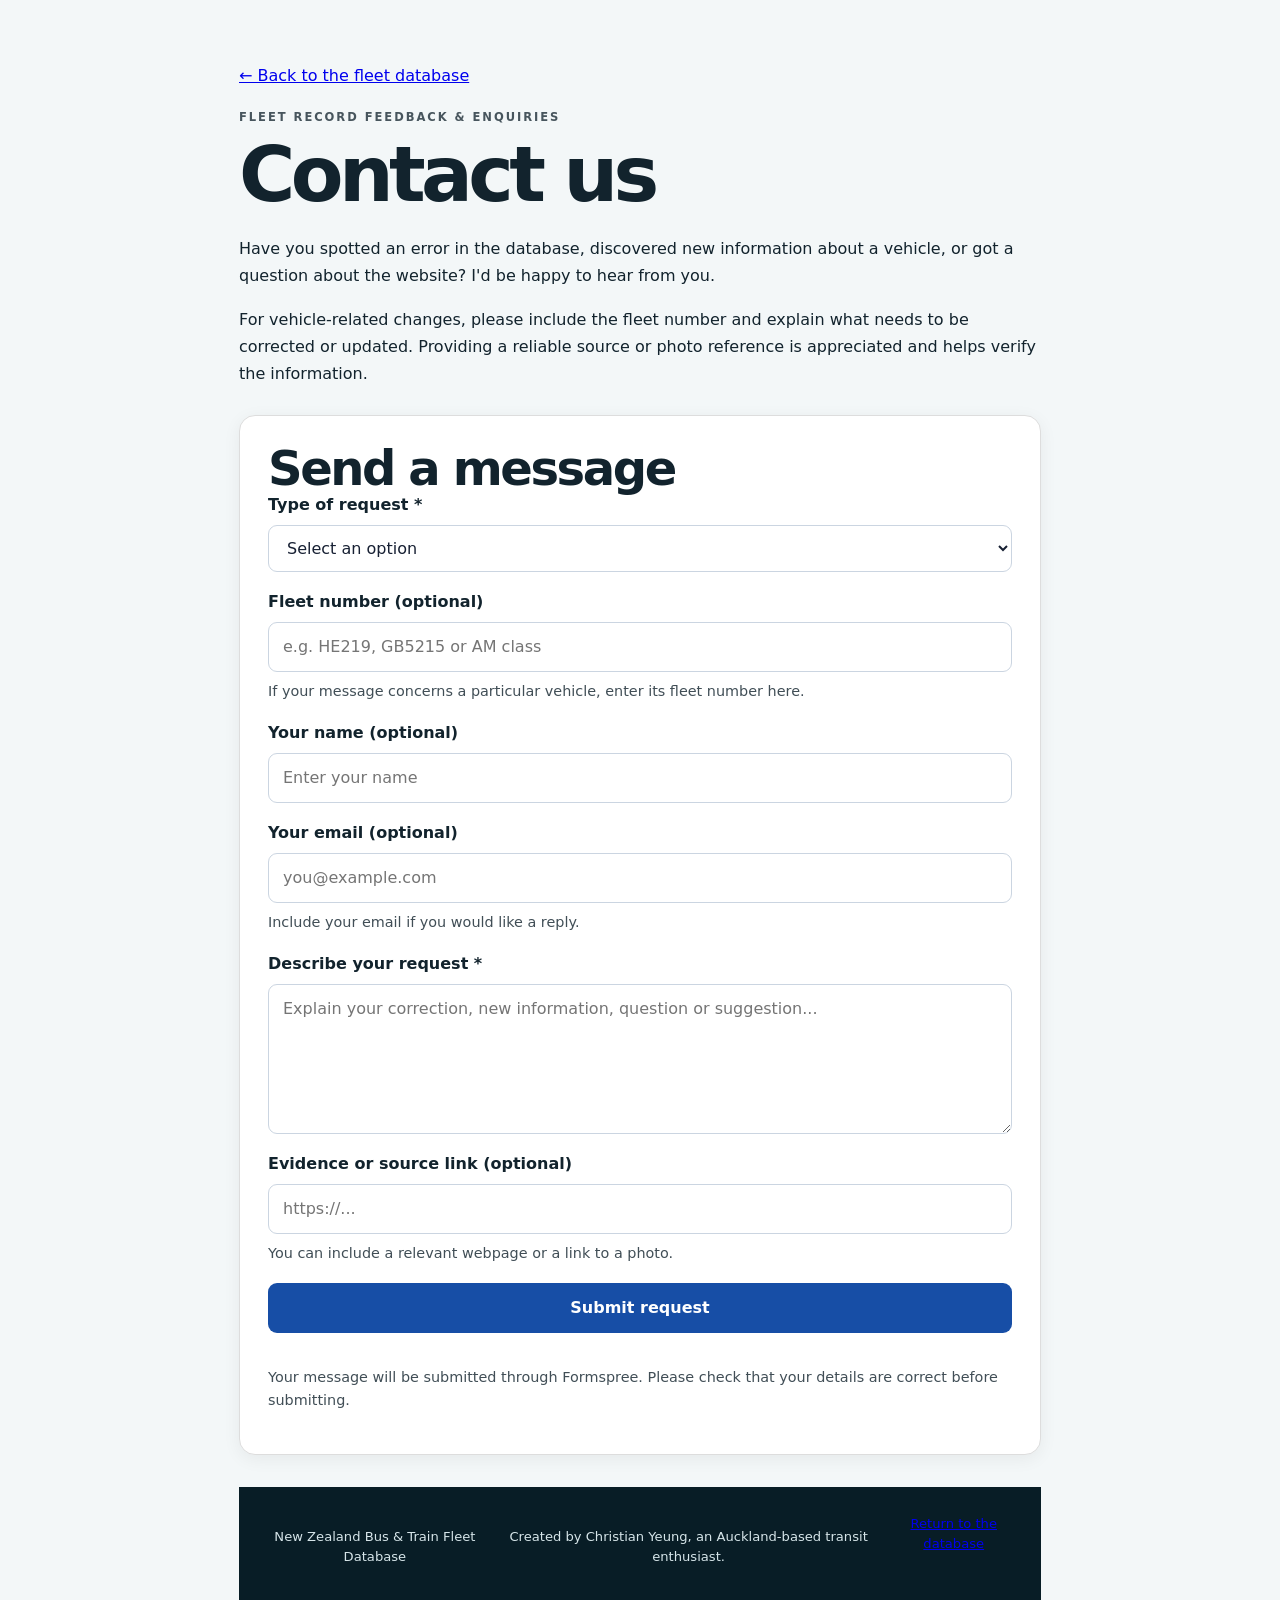
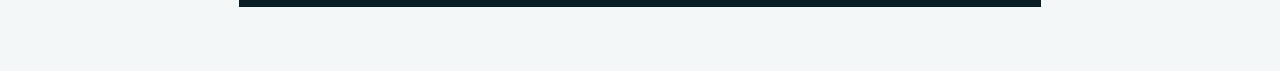
==== contact.html @ 035a0d09 "Create contact.html" ====
<!DOCTYPE html>
<html lang="en">
<head>
  <meta charset="UTF-8">
  <meta name="viewport" content="width=device-width, initial-scale=1.0">

  <title>Contact Us | NZ Bus & Train Fleet Database</title>
  <meta name="description" content="Contact the New Zealand Bus & Train Fleet Database to submit fleet information, corrections, suggestions or general enquiries.">

  <link rel="icon" type="image/jpeg" href="z_bus_train_fleet_database_logo_under_1mb.jpg">
  <link rel="stylesheet" href="style.css">

  <style>
    .contact-page {
      max-width: 850px;
      margin: 40px auto;
      padding: 24px;
    }

    .contact-intro {
      margin-bottom: 28px;
      line-height: 1.7;
    }

    .contact-form-card {
      padding: 28px;
      border: 1px solid var(--border-color, #dddddd);
      border-radius: 16px;
      background: var(--card-background, #ffffff);
      box-shadow: 0 4px 18px rgba(0, 0, 0, 0.06);
    }

    .contact-form {
      display: grid;
      gap: 18px;
    }

    .form-field {
      display: grid;
      gap: 8px;
    }

    .form-field label {
      font-weight: 600;
    }

    .form-field input,
    .form-field select,
    .form-field textarea {
      width: 100%;
      box-sizing: border-box;
      padding: 12px 14px;
      border: 1px solid #cbd5e1;
      border-radius: 9px;
      font: inherit;
      background: #ffffff;
      color: #172033;
    }

    .form-field textarea {
      min-height: 150px;
      resize: vertical;
    }

    .form-field input:focus,
    .form-field select:focus,
    .form-field textarea:focus {
      outline: 2px solid #2563eb;
      outline-offset: 2px;
    }

    .form-help,
    .form-note {
      font-size: 0.9rem;
      line-height: 1.6;
      opacity: 0.8;
    }

    .submit-button {
      padding: 13px 20px;
      border: none;
      border-radius: 9px;
      background: #174ea6;
      color: white;
      font: inherit;
      font-weight: 700;
      cursor: pointer;
    }

    .submit-button:hover {
      background: #123e85;
    }

    .back-link {
      display: inline-block;
      margin-bottom: 20px;
    }

    @media (max-width: 600px) {
      .contact-page {
        margin: 20px auto;
        padding: 16px;
      }

      .contact-form-card {
        padding: 20px;
      }
    }
  </style>
</head>

<body>
  <main class="contact-page">
    <a class="back-link" href="index.html">
      ← Back to the fleet database
    </a>

    <header class="contact-intro">
      <p class="eyebrow">FLEET RECORD FEEDBACK &amp; ENQUIRIES</p>
      <h1>Contact us</h1>

      <p>
        Have you spotted an error in the database, discovered new
        information about a vehicle, or got a question about the
        website? I'd be happy to hear from you.
      </p>

      <p>
        For vehicle-related changes, please include the fleet number
        and explain what needs to be corrected or updated. Providing
        a reliable source or photo reference is appreciated and helps
        verify the information.
      </p>
    </header>

    <section class="contact-form-card">
      <h2>Send a message</h2>

      <form
        class="contact-form"
        action="https://formspree.io/f/xkjobkwg"
        method="POST"
      >
        <div class="form-field">
          <label for="request-type">Type of request *</label>
          <select id="request-type" name="Request type" required>
            <option value="">Select an option</option>
            <option value="Correct existing information">
              Correct existing information
            </option>
            <option value="Add new information">
              Add new information
            </option>
            <option value="Remove an incorrect record">
              Remove an incorrect record
            </option>
            <option value="General enquiry">General enquiry</option>
            <option value="Website feedback">Website feedback</option>
            <option value="Other suggestion">Other suggestion</option>
          </select>
        </div>

        <div class="form-field">
          <label for="fleet-number">Fleet number (optional)</label>
          <input
            type="text"
            id="fleet-number"
            name="Fleet number"
            placeholder="e.g. HE219, GB5215 or AM class"
          >
          <span class="form-help">
            If your message concerns a particular vehicle, enter its
            fleet number here.
          </span>
        </div>

        <div class="form-field">
          <label for="name">Your name (optional)</label>
          <input
            type="text"
            id="name"
            name="Name"
            autocomplete="name"
            placeholder="Enter your name"
          >
        </div>

        <div class="form-field">
          <label for="email">Your email (optional)</label>
          <input
            type="email"
            id="email"
            name="Email"
            autocomplete="email"
            placeholder="you@example.com"
          >
          <span class="form-help">
            Include your email if you would like a reply.
          </span>
        </div>

        <div class="form-field">
          <label for="message">Describe your request *</label>
          <textarea
            id="message"
            name="Message"
            required
            placeholder="Explain your correction, new information, question or suggestion..."
          ></textarea>
        </div>

        <div class="form-field">
          <label for="evidence">Evidence or source link (optional)</label>
          <input
            type="url"
            id="evidence"
            name="Evidence or source link"
            placeholder="https://..."
          >
          <span class="form-help">
            You can include a relevant webpage or a link to a photo.
          </span>
        </div>

        <button class="submit-button" type="submit">
          Submit request
        </button>

        <p class="form-note">
          Your message will be submitted through Formspree.
          Please check that your details are correct before submitting.
        </p>
      </form>
    </section>

    <footer style="text-align: center; margin-top: 32px;">
      <p>
        New Zealand Bus &amp; Train Fleet Database
      </p>
      <p>
        Created by Christian Yeung, an Auckland-based transit enthusiast.
      </p>
      <a href="index.html">Return to the database</a>
    </footer>
  </main>
</body>
</html>
---- style.css ----
:root {
  --ink:#12232d; --muted:#657680; --line:#dce7ea; --paper:#f3f7f8;
  --card:#fff; --accent:#087a8f; --accent-dark:#075467; --dark:#081d26;
}
*{box-sizing:border-box}

html {
  scroll-behavior: auto;
  margin: 0;
  padding: 0;
}

body {
  margin: 0;
  padding: 0;
}
body{margin:0;background:var(--paper);color:var(--ink);font-family:Inter,ui-sans-serif,system-ui,-apple-system,"Segoe UI",sans-serif;line-height:1.5}
.hero{color:#fff;background:linear-gradient(120deg,#06232d,#087589 62%,#10a0a7);position:relative;overflow:hidden}
.hero:after{content:"";position:absolute;right:-180px;top:-240px;width:620px;height:620px;border:1px solid rgba(255,255,255,.15);border-radius:50%;box-shadow:0 0 0 55px rgba(255,255,255,.03),0 0 0 110px rgba(255,255,255,.025)}
.nav{max-width:1200px;margin:auto;padding:20px 24px;display:flex;align-items:center;position:relative;z-index:2}
.brand{font-weight:850;color:#fff;text-decoration:none;letter-spacing:-.025em}
.navlinks{margin-left:auto;display:flex;gap:26px}.navlinks a{color:#dff4f5;text-decoration:none;font-size:.92rem}
.hero-inner{max-width:1200px;margin:auto;padding:88px 24px 105px;position:relative;z-index:2}
.eyebrow{margin:0 0 10px;font-size:.72rem;font-weight:850;letter-spacing:.17em;opacity:.76}
h1{font-size:clamp(2.55rem,6vw,5.35rem);line-height:.96;letter-spacing:-.06em;max-width:940px;margin:0 0 24px}
.subtitle{max-width:730px;color:#d8eff2;font-size:1.1rem}
.hero-actions{display:flex;gap:10px;flex-wrap:wrap;margin-top:26px}
.button{display:inline-block;padding:12px 18px;border-radius:10px;background:#fff;color:var(--accent-dark);text-decoration:none;font-weight:800}
.button.secondary{background:rgba(255,255,255,.1);color:#fff;border:1px solid rgba(255,255,255,.3)}
.quick-stats{max-width:1200px;margin:-38px auto 0;padding:0 24px;display:grid;grid-template-columns:repeat(3,1fr);gap:12px;position:relative;z-index:3}
.stat{background:#fff;border:1px solid var(--line);border-radius:14px;padding:20px 22px;box-shadow:0 12px 35px rgba(9,51,62,.09)}
.stat strong{display:block;font-size:1.9rem;letter-spacing:-.04em}.stat span{color:var(--muted);font-size:.9rem}
.types,.database,.about{max-width:1200px;margin:auto;padding:86px 24px}
.section-heading{display:flex;align-items:end;justify-content:space-between;gap:30px;margin-bottom:26px}
h2{margin:0;font-size:clamp(1.9rem,4vw,3rem);letter-spacing:-.05em;line-height:1.02}.muted{color:var(--muted)}
.type-grid{display:grid;grid-template-columns:repeat(4,1fr);gap:14px}
.type-card{background:#fff;border:1px solid var(--line);border-radius:15px;overflow:hidden;transition:transform .18s,box-shadow .18s}
.type-card:hover{transform:translateY(-3px);box-shadow:0 14px 32px rgba(9,51,62,.1)}
.type-image-wrap{height:185px;background:#d9e8eb;position:relative;overflow:hidden}
.type-image-wrap img{width:100%;height:100%;object-fit:cover;display:block}
.type-image-wrap.image-fallback:before{content:"🇳🇿";font-size:4rem;position:absolute;inset:0;display:grid;place-items:center}
.image-label{position:absolute;bottom:9px;left:9px;background:rgba(5,29,38,.76);color:#fff;padding:4px 7px;border-radius:6px;font-size:.65rem;font-weight:750}
.type-body{padding:17px}.type-body h3{margin:0 0 5px;font-size:1.05rem}.type-body p{margin:0 0 10px;color:var(--muted);font-size:.88rem}.type-body a{font-size:.82rem;color:var(--accent);font-weight:750;text-decoration:none}
.database{border-top:1px solid var(--line)}
.controls{display:grid;grid-template-columns:1fr 300px;gap:10px}
.search-wrap{display:flex;align-items:center;background:#fff;border:1px solid var(--line);border-radius:11px;padding:0 13px}.search-wrap span{font-size:1.4rem;color:var(--muted)}
input,select{width:100%;font:inherit;color:var(--ink);background:#fff;border:1px solid var(--line);border-radius:11px;outline:none;padding:14px 13px}input{border:0;padding-left:10px}.search-wrap:focus-within{border-color:#82bbc4;box-shadow:0 0 0 3px rgba(8,122,143,.08)}
.result-bar{display:flex;justify-content:space-between;align-items:center;margin:17px 2px 9px;color:var(--muted);font-size:.82rem}
.result-bar button{border:0;background:transparent;color:var(--accent);font-weight:800;cursor:pointer}
.results{display:grid;gap:8px}
.record{background:#fff;border:1px solid var(--line);border-radius:12px;padding:15px 17px;display:grid;grid-template-columns:105px 1fr auto;gap:16px;align-items:center}
.fleet{font-size:1.12rem;font-weight:900;color:var(--accent-dark)}.record-main h3{font-size:.96rem;margin:0}.record-main p{font-size:.84rem;color:var(--muted);margin:3px 0 0}
.tag{font-size:.64rem;font-weight:900;letter-spacing:.1em;color:var(--accent);border:1px solid #b7d7dc;border-radius:999px;padding:5px 8px}
.no-results{text-align:center;padding:30px;background:#fff;border:1px solid var(--line);border-radius:12px;color:var(--muted)}
.about{border-top:1px solid var(--line)}.about>p:not(.eyebrow){max-width:780px;color:var(--muted);font-size:1.03rem}
.feature-grid{display:grid;grid-template-columns:repeat(4,1fr);gap:12px;margin-top:28px}
.feature-grid>div{background:#fff;border:1px solid var(--line);border-radius:13px;padding:19px}.icon{display:block;font-size:1.5rem;margin-bottom:10px}.feature-grid b,.feature-grid small{display:block}.feature-grid small{color:var(--muted);margin-top:4px}
footer{background:var(--dark);color:#d6e5e9;padding:27px max(24px,calc((100% - 1200px)/2));display:flex;justify-content:space-between;gap:20px;font-size:.82rem}
footer span{color:#91aab2;display:block;margin-top:3px}
@media(max-width:900px){.type-grid{grid-template-columns:repeat(2,1fr)}.feature-grid{grid-template-columns:repeat(2,1fr)}}
@media(max-width:700px){.navlinks{display:none}.hero-inner{padding-top:58px;padding-bottom:78px}.quick-stats{grid-template-columns:1fr;margin-top:12px}.section-heading{display:block}.controls{grid-template-columns:1fr}.record{grid-template-columns:1fr auto}.record-main{grid-column:1/-1;grid-row:2}.tag{grid-column:2;grid-row:1}}
@media(max-width:470px){.type-grid,.feature-grid{grid-template-columns:1fr}footer{display:block}footer>span{margin-top:12px}}

.change-help{margin:14px 0;color:var(--muted);font-size:.9rem}.record-actions{display:flex;flex-direction:column;align-items:flex-end;gap:9px}.change-request{display:inline-block;font-size:.78rem;font-weight:800;color:var(--accent-dark);background:#e8f5f6;border:1px solid #c4e2e5;border-radius:8px;padding:7px 10px;text-decoration:none;white-space:nowrap}.change-request:hover{background:#d8eef0}
@media(max-width:700px){.record-actions{grid-column:1/-1;grid-row:3;flex-direction:row;align-items:center;justify-content:space-between}.change-request{white-space:normal}}
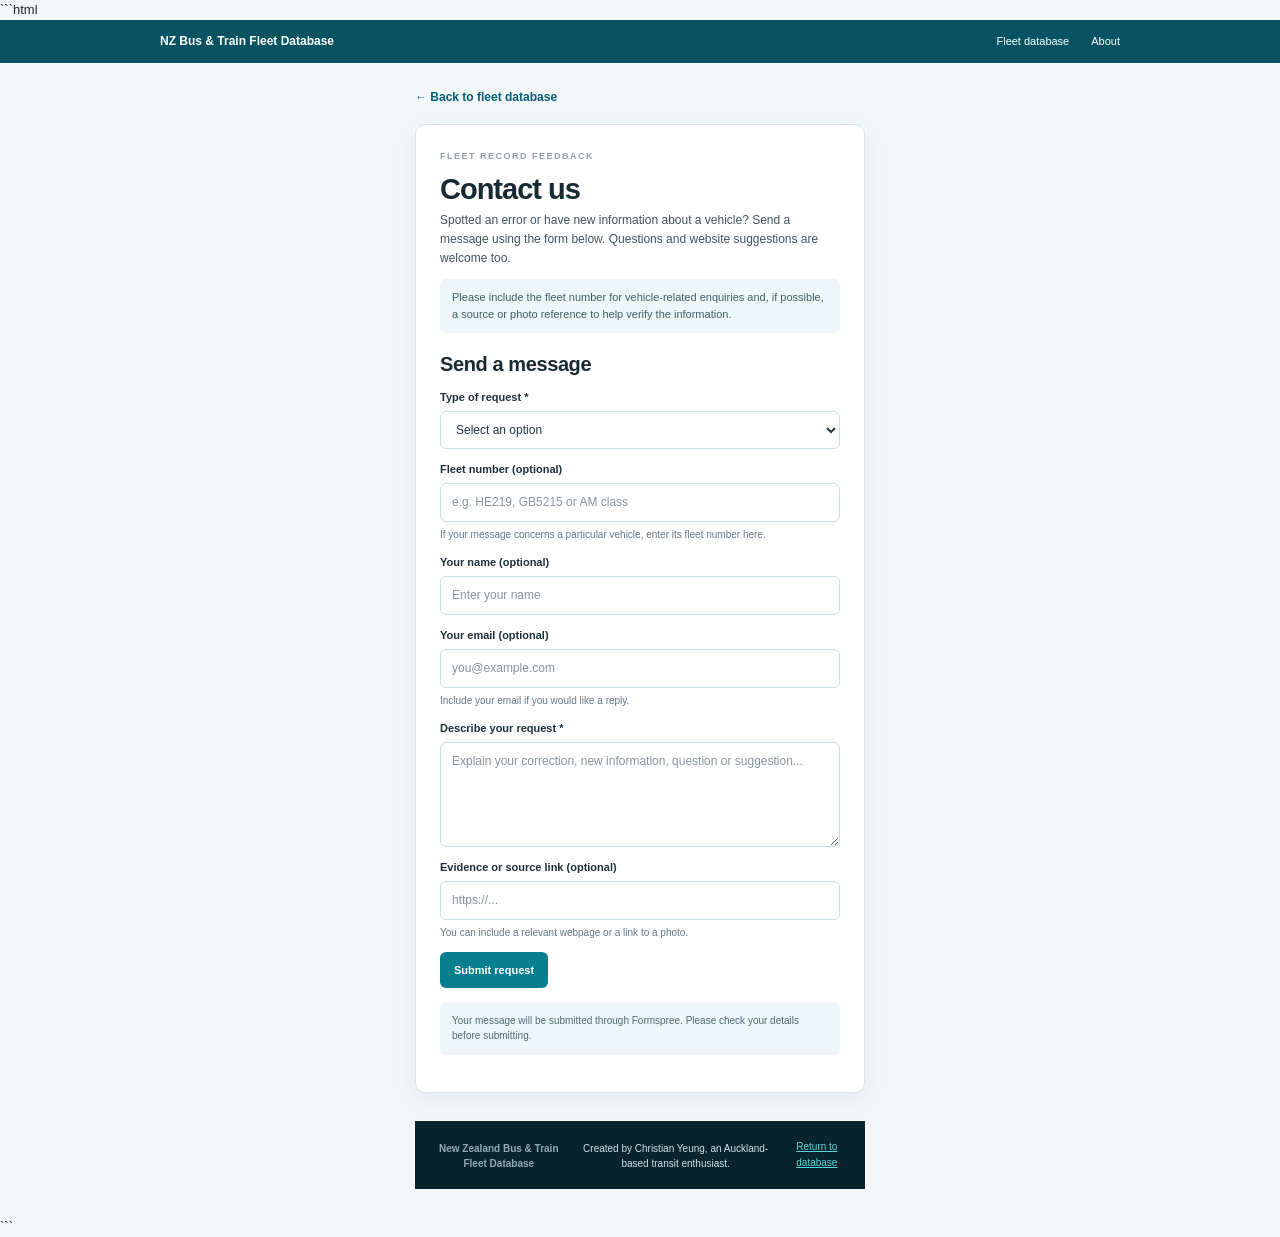
==== commit 7c9c74b6: "Update contact.html" ====
--- a/contact.html
+++ b/contact.html
@@ -1,4 +1,4 @@
-
+```html
 <!DOCTYPE html>
 <html lang="en">
 <head>
@@ -12,129 +12,334 @@
   <link rel="stylesheet" href="style.css">
 
   <style>
+    :root {
+      --contact-ink: #172a34;
+      --contact-teal: #087e91;
+      --contact-teal-dark: #075361;
+      --contact-bg: #f2f7f8;
+      --contact-border: #d7e3e8;
+      --contact-muted: #647986;
+    }
+
+    * {
+      box-sizing: border-box;
+    }
+
+    body {
+      margin: 0;
+      background: var(--contact-bg);
+      color: var(--contact-ink);
+      font-family: Arial, Helvetica, sans-serif;
+      font-size: 13px;
+      line-height: 1.55;
+    }
+
+    .contact-topbar {
+      width: 100%;
+      min-height: 43px;
+      background: var(--contact-teal-dark);
+      color: #fff;
+    }
+
+    .contact-nav {
+      width: min(100% - 36px, 960px);
+      min-height: 43px;
+      margin: 0 auto;
+      display: flex;
+      align-items: center;
+      justify-content: space-between;
+      gap: 18px;
+    }
+
+    .contact-brand {
+      color: #fff;
+      text-decoration: none;
+      font-size: 12px;
+      font-weight: 700;
+    }
+
+    .contact-navlinks {
+      display: flex;
+      align-items: center;
+      gap: 22px;
+    }
+
+    .contact-navlinks a {
+      color: #fff;
+      text-decoration: none;
+      font-size: 11px;
+    }
+
+    .contact-navlinks a:hover,
+    .contact-brand:hover {
+      text-decoration: underline;
+    }
+
     .contact-page {
-      max-width: 850px;
-      margin: 40px auto;
-      padding: 24px;
-    }
-
-    .contact-intro {
-      margin-bottom: 28px;
-      line-height: 1.7;
-    }
-
-    .contact-form-card {
-      padding: 28px;
-      border: 1px solid var(--border-color, #dddddd);
-      border-radius: 16px;
-      background: var(--card-background, #ffffff);
-      box-shadow: 0 4px 18px rgba(0, 0, 0, 0.06);
+      width: min(100% - 32px, 450px);
+      margin: 25px auto 28px;
+    }
+
+    .back-link {
+      display: inline-block;
+      margin: 0 0 17px;
+      color: #075d79;
+      font-size: 12px;
+      font-weight: 600;
+      text-decoration: none;
+    }
+
+    .back-link:hover {
+      text-decoration: underline;
+    }
+
+    .contact-card {
+      padding: 25px 24px 24px;
+      border: 1px solid var(--contact-border);
+      border-radius: 10px;
+      background: #fff;
+      box-shadow: 0 8px 22px rgba(20, 49, 59, 0.06);
+    }
+
+    .eyebrow {
+      margin: 0 0 8px;
+      color: #718895;
+      font-size: 9px;
+      font-weight: 800;
+      letter-spacing: 1.5px;
+      text-transform: uppercase;
+    }
+
+    h1 {
+      margin: 0 0 5px;
+      color: var(--contact-ink);
+      font-size: 29px;
+      line-height: 1.2;
+      letter-spacing: -1px;
+    }
+
+    .intro {
+      margin: 0 0 12px;
+      color: #405560;
+      font-size: 12px;
+      line-height: 1.55;
+    }
+
+    .info-note {
+      margin: 0 0 18px;
+      padding: 10px 12px;
+      border-radius: 6px;
+      background: #edf6f8;
+      color: #425d68;
+      font-size: 11px;
+      line-height: 1.55;
+    }
+
+    h2 {
+      margin: 0 0 12px;
+      color: var(--contact-ink);
+      font-size: 20px;
+      line-height: 1.3;
+      letter-spacing: -0.4px;
     }
 
     .contact-form {
       display: grid;
-      gap: 18px;
+      gap: 12px;
     }
 
     .form-field {
       display: grid;
-      gap: 8px;
+      gap: 5px;
+      min-width: 0;
     }
 
     .form-field label {
-      font-weight: 600;
+      color: #1d303a;
+      font-size: 11px;
+      font-weight: 700;
     }
 
     .form-field input,
     .form-field select,
     .form-field textarea {
+      display: block;
       width: 100%;
-      box-sizing: border-box;
-      padding: 12px 14px;
-      border: 1px solid #cbd5e1;
-      border-radius: 9px;
+      min-width: 0;
+      padding: 10px 11px;
+      border: 1px solid #cedde5;
+      border-radius: 6px;
+      background: #fff;
+      color: #243640;
       font: inherit;
-      background: #ffffff;
-      color: #172033;
+      font-size: 12px;
+      line-height: 1.4;
+    }
+
+    .form-field input,
+    .form-field select {
+      min-height: 38px;
     }
 
     .form-field textarea {
-      min-height: 150px;
+      min-height: 105px;
       resize: vertical;
+    }
+
+    .form-field input::placeholder,
+    .form-field textarea::placeholder {
+      color: #89969e;
+      opacity: 1;
     }
 
     .form-field input:focus,
     .form-field select:focus,
     .form-field textarea:focus {
-      outline: 2px solid #2563eb;
-      outline-offset: 2px;
-    }
-
-    .form-help,
-    .form-note {
-      font-size: 0.9rem;
-      line-height: 1.6;
-      opacity: 0.8;
+      outline: 2px solid rgba(8, 126, 145, 0.2);
+      border-color: var(--contact-teal);
+    }
+
+    .form-help {
+      color: var(--contact-muted);
+      font-size: 10px;
+      line-height: 1.5;
     }
 
     .submit-button {
-      padding: 13px 20px;
-      border: none;
-      border-radius: 9px;
-      background: #174ea6;
-      color: white;
-      font: inherit;
+      width: fit-content;
+      min-height: 36px;
+      padding: 9px 14px;
+      border: 0;
+      border-radius: 6px;
+      background: var(--contact-teal);
+      color: #fff;
+      font-size: 11px;
       font-weight: 700;
       cursor: pointer;
+      transition: background 0.15s ease;
     }
 
     .submit-button:hover {
-      background: #123e85;
-    }
-
-    .back-link {
-      display: inline-block;
-      margin-bottom: 20px;
-    }
-
-    @media (max-width: 600px) {
+      background: #066879;
+    }
+
+    .submit-button:focus-visible {
+      outline: 2px solid var(--contact-teal);
+      outline-offset: 3px;
+    }
+
+    .form-note {
+      margin: 2px 0 0;
+      padding: 11px 12px;
+      border-radius: 6px;
+      background: #edf6f8;
+      color: #526b75;
+      font-size: 10px;
+      line-height: 1.55;
+    }
+
+    .contact-footer {
+      width: 100%;
+      margin-top: 28px;
+      padding: 17px 20px;
+      display: flex;
+      align-items: center;
+      justify-content: space-between;
+      gap: 16px;
+      background: #08252d;
+      color: #eaf2f4;
+      font-size: 10px;
+      text-align: center;
+    }
+
+    .footer-title {
+      font-weight: 700;
+    }
+
+    .footer-credit {
+      color: #d1dfe3;
+    }
+
+    .contact-footer a {
+      color: #56d3dc;
+      text-decoration: underline;
+    }
+
+    @media (max-width: 520px) {
+      .contact-nav {
+        width: calc(100% - 24px);
+      }
+
+      .contact-brand {
+        max-width: 170px;
+        font-size: 11px;
+      }
+
+      .contact-navlinks {
+        gap: 12px;
+      }
+
+      .contact-navlinks a {
+        font-size: 10px;
+      }
+
       .contact-page {
-        margin: 20px auto;
-        padding: 16px;
-      }
-
-      .contact-form-card {
-        padding: 20px;
+        width: calc(100% - 24px);
+        margin-top: 18px;
+      }
+
+      .contact-card {
+        padding: 21px 17px;
+      }
+
+      h1 {
+        font-size: 27px;
+      }
+
+      .contact-footer {
+        flex-direction: column;
+        gap: 7px;
       }
     }
   </style>
 </head>
 
 <body>
+  <header class="contact-topbar">
+    <nav class="contact-nav">
+      <a class="contact-brand" href="index.html">
+        NZ Bus &amp; Train Fleet Database
+      </a>
+
+      <div class="contact-navlinks">
+        <a href="index.html#database">Fleet database</a>
+        <a href="index.html#about">About</a>
+      </div>
+    </nav>
+  </header>
+
   <main class="contact-page">
     <a class="back-link" href="index.html">
-      ← Back to the fleet database
+      ← Back to fleet database
     </a>
 
-    <header class="contact-intro">
-      <p class="eyebrow">FLEET RECORD FEEDBACK &amp; ENQUIRIES</p>
+    <section class="contact-card">
+      <p class="eyebrow">FLEET RECORD FEEDBACK</p>
+
       <h1>Contact us</h1>
 
-      <p>
-        Have you spotted an error in the database, discovered new
-        information about a vehicle, or got a question about the
-        website? I'd be happy to hear from you.
+      <p class="intro">
+        Spotted an error or have new information about a vehicle?
+        Send a message using the form below. Questions and website
+        suggestions are welcome too.
       </p>
 
-      <p>
-        For vehicle-related changes, please include the fleet number
-        and explain what needs to be corrected or updated. Providing
-        a reliable source or photo reference is appreciated and helps
-        verify the information.
+      <p class="info-note">
+        Please include the fleet number for vehicle-related enquiries
+        and, if possible, a source or photo reference to help verify
+        the information.
       </p>
-    </header>
-
-    <section class="contact-form-card">
+
       <h2>Send a message</h2>
 
       <form
@@ -144,6 +349,7 @@
       >
         <div class="form-field">
           <label for="request-type">Type of request *</label>
+
           <select id="request-type" name="Request type" required>
             <option value="">Select an option</option>
             <option value="Correct existing information">
@@ -155,20 +361,28 @@
             <option value="Remove an incorrect record">
               Remove an incorrect record
             </option>
-            <option value="General enquiry">General enquiry</option>
-            <option value="Website feedback">Website feedback</option>
-            <option value="Other suggestion">Other suggestion</option>
+            <option value="General enquiry">
+              General enquiry
+            </option>
+            <option value="Website feedback">
+              Website feedback
+            </option>
+            <option value="Other suggestion">
+              Other suggestion
+            </option>
           </select>
         </div>
 
         <div class="form-field">
           <label for="fleet-number">Fleet number (optional)</label>
+
           <input
             type="text"
             id="fleet-number"
             name="Fleet number"
             placeholder="e.g. HE219, GB5215 or AM class"
           >
+
           <span class="form-help">
             If your message concerns a particular vehicle, enter its
             fleet number here.
@@ -177,6 +391,7 @@
 
         <div class="form-field">
           <label for="name">Your name (optional)</label>
+
           <input
             type="text"
             id="name"
@@ -188,6 +403,7 @@
 
         <div class="form-field">
           <label for="email">Your email (optional)</label>
+
           <input
             type="email"
             id="email"
@@ -195,6 +411,7 @@
             autocomplete="email"
             placeholder="you@example.com"
           >
+
           <span class="form-help">
             Include your email if you would like a reply.
           </span>
@@ -202,6 +419,7 @@
 
         <div class="form-field">
           <label for="message">Describe your request *</label>
+
           <textarea
             id="message"
             name="Message"
@@ -212,12 +430,14 @@
 
         <div class="form-field">
           <label for="evidence">Evidence or source link (optional)</label>
+
           <input
             type="url"
             id="evidence"
             name="Evidence or source link"
             placeholder="https://..."
           >
+
           <span class="form-help">
             You can include a relevant webpage or a link to a photo.
           </span>
@@ -229,20 +449,23 @@
 
         <p class="form-note">
           Your message will be submitted through Formspree.
-          Please check that your details are correct before submitting.
+          Please check your details before submitting.
         </p>
       </form>
     </section>
 
-    <footer style="text-align: center; margin-top: 32px;">
-      <p>
+    <footer class="contact-footer">
+      <span class="footer-title">
         New Zealand Bus &amp; Train Fleet Database
-      </p>
-      <p>
+      </span>
+
+      <span class="footer-credit">
         Created by Christian Yeung, an Auckland-based transit enthusiast.
-      </p>
-      <a href="index.html">Return to the database</a>
+      </span>
+
+      <a href="index.html">Return to database</a>
     </footer>
   </main>
 </body>
 </html>
+```
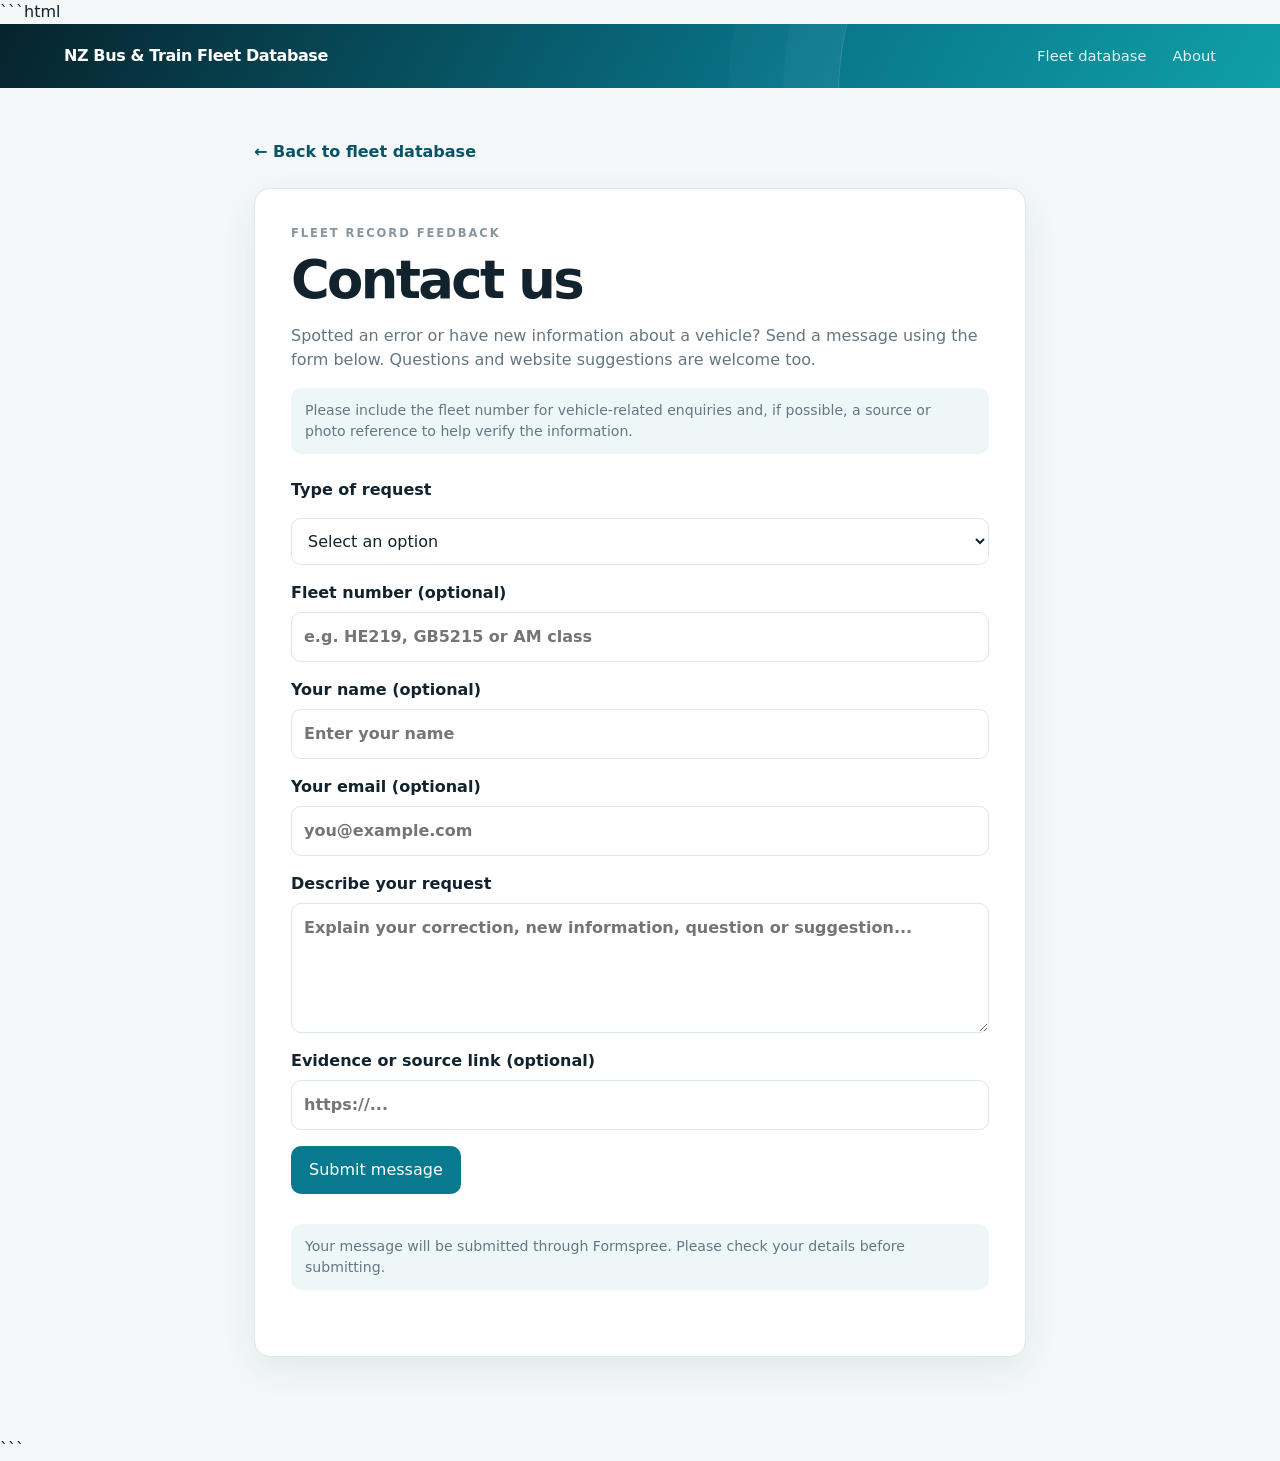
==== commit b69e665b: "Update contact.html" ====
--- a/contact.html
+++ b/contact.html
@@ -2,470 +2,230 @@
 <!DOCTYPE html>
 <html lang="en">
 <head>
-  <meta charset="UTF-8">
-  <meta name="viewport" content="width=device-width, initial-scale=1.0">
-
-  <title>Contact Us | NZ Bus & Train Fleet Database</title>
-  <meta name="description" content="Contact the New Zealand Bus & Train Fleet Database to submit fleet information, corrections, suggestions or general enquiries.">
-
-  <link rel="icon" type="image/jpeg" href="z_bus_train_fleet_database_logo_under_1mb.jpg">
-  <link rel="stylesheet" href="style.css">
-
-  <style>
-    :root {
-      --contact-ink: #172a34;
-      --contact-teal: #087e91;
-      --contact-teal-dark: #075361;
-      --contact-bg: #f2f7f8;
-      --contact-border: #d7e3e8;
-      --contact-muted: #647986;
-    }
-
-    * {
-      box-sizing: border-box;
-    }
-
-    body {
-      margin: 0;
-      background: var(--contact-bg);
-      color: var(--contact-ink);
-      font-family: Arial, Helvetica, sans-serif;
-      font-size: 13px;
-      line-height: 1.55;
-    }
-
-    .contact-topbar {
-      width: 100%;
-      min-height: 43px;
-      background: var(--contact-teal-dark);
-      color: #fff;
-    }
-
-    .contact-nav {
-      width: min(100% - 36px, 960px);
-      min-height: 43px;
-      margin: 0 auto;
-      display: flex;
-      align-items: center;
-      justify-content: space-between;
-      gap: 18px;
-    }
-
-    .contact-brand {
-      color: #fff;
-      text-decoration: none;
-      font-size: 12px;
-      font-weight: 700;
-    }
-
-    .contact-navlinks {
-      display: flex;
-      align-items: center;
-      gap: 22px;
-    }
-
-    .contact-navlinks a {
-      color: #fff;
-      text-decoration: none;
-      font-size: 11px;
-    }
-
-    .contact-navlinks a:hover,
-    .contact-brand:hover {
-      text-decoration: underline;
-    }
-
-    .contact-page {
-      width: min(100% - 32px, 450px);
-      margin: 25px auto 28px;
-    }
-
-    .back-link {
-      display: inline-block;
-      margin: 0 0 17px;
-      color: #075d79;
-      font-size: 12px;
-      font-weight: 600;
-      text-decoration: none;
-    }
-
-    .back-link:hover {
-      text-decoration: underline;
-    }
-
-    .contact-card {
-      padding: 25px 24px 24px;
-      border: 1px solid var(--contact-border);
-      border-radius: 10px;
-      background: #fff;
-      box-shadow: 0 8px 22px rgba(20, 49, 59, 0.06);
-    }
-
-    .eyebrow {
-      margin: 0 0 8px;
-      color: #718895;
-      font-size: 9px;
-      font-weight: 800;
-      letter-spacing: 1.5px;
-      text-transform: uppercase;
-    }
-
-    h1 {
-      margin: 0 0 5px;
-      color: var(--contact-ink);
-      font-size: 29px;
-      line-height: 1.2;
-      letter-spacing: -1px;
-    }
-
-    .intro {
-      margin: 0 0 12px;
-      color: #405560;
-      font-size: 12px;
-      line-height: 1.55;
-    }
-
-    .info-note {
-      margin: 0 0 18px;
-      padding: 10px 12px;
-      border-radius: 6px;
-      background: #edf6f8;
-      color: #425d68;
-      font-size: 11px;
-      line-height: 1.55;
-    }
-
-    h2 {
-      margin: 0 0 12px;
-      color: var(--contact-ink);
-      font-size: 20px;
-      line-height: 1.3;
-      letter-spacing: -0.4px;
-    }
-
-    .contact-form {
-      display: grid;
-      gap: 12px;
-    }
-
-    .form-field {
-      display: grid;
-      gap: 5px;
-      min-width: 0;
-    }
-
-    .form-field label {
-      color: #1d303a;
-      font-size: 11px;
-      font-weight: 700;
-    }
-
-    .form-field input,
-    .form-field select,
-    .form-field textarea {
-      display: block;
-      width: 100%;
-      min-width: 0;
-      padding: 10px 11px;
-      border: 1px solid #cedde5;
-      border-radius: 6px;
-      background: #fff;
-      color: #243640;
-      font: inherit;
-      font-size: 12px;
-      line-height: 1.4;
-    }
-
-    .form-field input,
-    .form-field select {
-      min-height: 38px;
-    }
-
-    .form-field textarea {
-      min-height: 105px;
-      resize: vertical;
-    }
-
-    .form-field input::placeholder,
-    .form-field textarea::placeholder {
-      color: #89969e;
-      opacity: 1;
-    }
-
-    .form-field input:focus,
-    .form-field select:focus,
-    .form-field textarea:focus {
-      outline: 2px solid rgba(8, 126, 145, 0.2);
-      border-color: var(--contact-teal);
-    }
-
-    .form-help {
-      color: var(--contact-muted);
-      font-size: 10px;
-      line-height: 1.5;
-    }
-
-    .submit-button {
-      width: fit-content;
-      min-height: 36px;
-      padding: 9px 14px;
-      border: 0;
-      border-radius: 6px;
-      background: var(--contact-teal);
-      color: #fff;
-      font-size: 11px;
-      font-weight: 700;
-      cursor: pointer;
-      transition: background 0.15s ease;
-    }
-
-    .submit-button:hover {
-      background: #066879;
-    }
-
-    .submit-button:focus-visible {
-      outline: 2px solid var(--contact-teal);
-      outline-offset: 3px;
-    }
-
-    .form-note {
-      margin: 2px 0 0;
-      padding: 11px 12px;
-      border-radius: 6px;
-      background: #edf6f8;
-      color: #526b75;
-      font-size: 10px;
-      line-height: 1.55;
-    }
-
-    .contact-footer {
-      width: 100%;
-      margin-top: 28px;
-      padding: 17px 20px;
-      display: flex;
-      align-items: center;
-      justify-content: space-between;
-      gap: 16px;
-      background: #08252d;
-      color: #eaf2f4;
-      font-size: 10px;
-      text-align: center;
-    }
-
-    .footer-title {
-      font-weight: 700;
-    }
-
-    .footer-credit {
-      color: #d1dfe3;
-    }
-
-    .contact-footer a {
-      color: #56d3dc;
-      text-decoration: underline;
-    }
-
-    @media (max-width: 520px) {
-      .contact-nav {
-        width: calc(100% - 24px);
-      }
-
-      .contact-brand {
-        max-width: 170px;
-        font-size: 11px;
-      }
-
-      .contact-navlinks {
-        gap: 12px;
-      }
-
-      .contact-navlinks a {
-        font-size: 10px;
-      }
-
-      .contact-page {
-        width: calc(100% - 24px);
-        margin-top: 18px;
-      }
-
-      .contact-card {
-        padding: 21px 17px;
-      }
-
-      h1 {
-        font-size: 27px;
-      }
-
-      .contact-footer {
-        flex-direction: column;
-        gap: 7px;
-      }
-    }
-  </style>
+<meta charset="UTF-8">
+<meta name="viewport" content="width=device-width, initial-scale=1.0">
+
+<title>Contact Us | NZ Bus &amp; Train Fleet Database</title>
+<meta name="description" content="Contact the New Zealand Bus &amp; Train Fleet Database with questions, corrections, suggestions or general enquiries.">
+
+<link rel="icon" type="image/jpeg" href="z_bus_train_fleet_database_logo_under_1mb.jpg">
+<link rel="stylesheet" href="style.css">
+
+<style>
+.contact-shell {
+  max-width: 820px;
+  margin: 0 auto;
+  padding: 52px 24px 80px;
+}
+
+.contact-card {
+  background: #fff;
+  border: 1px solid var(--line);
+  border-radius: 16px;
+  padding: clamp(20px, 4vw, 36px);
+  box-shadow: 0 12px 35px rgba(9, 51, 62, .07);
+}
+
+.contact-card h1 {
+  font-size: clamp(2rem, 5vw, 3.3rem);
+  color: var(--ink);
+  line-height: 1.05;
+  letter-spacing: -.05em;
+  margin: 0 0 12px;
+}
+
+.contact-card p {
+  color: var(--muted);
+}
+
+.contact-form {
+  display: grid;
+  gap: 16px;
+  margin-top: 24px;
+}
+
+.contact-form label {
+  display: grid;
+  gap: 7px;
+  font-weight: 750;
+}
+
+.contact-form input,
+.contact-form textarea,
+.contact-form select {
+  box-sizing: border-box;
+  border: 1px solid var(--line);
+  border-radius: 10px;
+  padding: 12px;
+  font: inherit;
+  width: 100%;
+}
+
+.contact-form textarea {
+  min-height: 130px;
+  resize: vertical;
+}
+
+.contact-form .button {
+  border: 0;
+  background: var(--accent);
+  color: #fff;
+  font: inherit;
+  cursor: pointer;
+  justify-self: start;
+  padding: 12px 18px;
+  border-radius: 10px;
+}
+
+.contact-form .button:hover {
+  opacity: .9;
+}
+
+.back-link {
+  display: inline-block;
+  margin-bottom: 24px;
+  color: var(--accent-dark);
+  font-weight: 800;
+  text-decoration: none;
+}
+
+.notice {
+  font-size: .88rem;
+  background: #eef7f8;
+  border-radius: 10px;
+  padding: 12px 14px;
+}
+
+.contact-actions {
+  display: flex;
+  gap: 12px;
+  align-items: center;
+  flex-wrap: wrap;
+}
+</style>
 </head>
 
 <body>
-  <header class="contact-topbar">
-    <nav class="contact-nav">
-      <a class="contact-brand" href="index.html">
-        NZ Bus &amp; Train Fleet Database
-      </a>
-
-      <div class="contact-navlinks">
-        <a href="index.html#database">Fleet database</a>
-        <a href="index.html#about">About</a>
+
+<header class="hero">
+  <nav class="nav">
+    <a class="brand" href="index.html">
+      NZ Bus &amp; Train Fleet Database
+    </a>
+
+    <div class="navlinks">
+      <a href="index.html#database">Fleet database</a>
+      <a href="index.html#about">About</a>
+    </div>
+  </nav>
+</header>
+
+<main class="contact-shell">
+
+  <a class="back-link" href="index.html#database">
+    ← Back to fleet database
+  </a>
+
+  <section class="contact-card">
+    <p class="eyebrow">FLEET RECORD FEEDBACK</p>
+
+    <h1>Contact us</h1>
+
+    <p>
+      Spotted an error or have new information about a vehicle?
+      Send a message using the form below. Questions and website
+      suggestions are welcome too.
+    </p>
+
+    <p class="notice">
+      Please include the fleet number for vehicle-related enquiries
+      and, if possible, a source or photo reference to help verify
+      the information.
+    </p>
+
+    <form
+      class="contact-form"
+      action="https://formspree.io/f/xkjobkwg"
+      method="POST"
+    >
+      <label for="requestType">Type of request</label>
+
+      <select id="requestType" name="Request type" required>
+        <option value="">Select an option</option>
+        <option value="Correct existing information">Correct existing information</option>
+        <option value="Add new information">Add new information</option>
+        <option value="Remove an incorrect record">Remove an incorrect record</option>
+        <option value="General enquiry">General enquiry</option>
+        <option value="Website feedback">Website feedback</option>
+        <option value="Other suggestion">Other suggestion</option>
+      </select>
+
+      <label for="fleetNumber">
+        Fleet number (optional)
+        <input
+          type="text"
+          id="fleetNumber"
+          name="Fleet number"
+          placeholder="e.g. HE219, GB5215 or AM class"
+        >
+      </label>
+
+      <label for="name">
+        Your name (optional)
+        <input
+          type="text"
+          id="name"
+          name="Name"
+          autocomplete="name"
+          placeholder="Enter your name"
+        >
+      </label>
+
+      <label for="email">
+        Your email (optional)
+        <input
+          type="email"
+          id="email"
+          name="Email"
+          autocomplete="email"
+          placeholder="you@example.com"
+        >
+      </label>
+
+      <label for="message">
+        Describe your request
+        <textarea
+          id="message"
+          name="Message"
+          required
+          placeholder="Explain your correction, new information, question or suggestion..."
+        ></textarea>
+      </label>
+
+      <label for="evidence">
+        Evidence or source link (optional)
+        <input
+          type="url"
+          id="evidence"
+          name="Evidence or source link"
+          placeholder="https://..."
+        >
+      </label>
+
+      <div class="contact-actions">
+        <button class="button" type="submit">
+          Submit message
+        </button>
       </div>
-    </nav>
-  </header>
-
-  <main class="contact-page">
-    <a class="back-link" href="index.html">
-      ← Back to fleet database
-    </a>
-
-    <section class="contact-card">
-      <p class="eyebrow">FLEET RECORD FEEDBACK</p>
-
-      <h1>Contact us</h1>
-
-      <p class="intro">
-        Spotted an error or have new information about a vehicle?
-        Send a message using the form below. Questions and website
-        suggestions are welcome too.
+
+      <p class="notice">
+        Your message will be submitted through Formspree.
+        Please check your details before submitting.
       </p>
-
-      <p class="info-note">
-        Please include the fleet number for vehicle-related enquiries
-        and, if possible, a source or photo reference to help verify
-        the information.
-      </p>
-
-      <h2>Send a message</h2>
-
-      <form
-        class="contact-form"
-        action="https://formspree.io/f/xkjobkwg"
-        method="POST"
-      >
-        <div class="form-field">
-          <label for="request-type">Type of request *</label>
-
-          <select id="request-type" name="Request type" required>
-            <option value="">Select an option</option>
-            <option value="Correct existing information">
-              Correct existing information
-            </option>
-            <option value="Add new information">
-              Add new information
-            </option>
-            <option value="Remove an incorrect record">
-              Remove an incorrect record
-            </option>
-            <option value="General enquiry">
-              General enquiry
-            </option>
-            <option value="Website feedback">
-              Website feedback
-            </option>
-            <option value="Other suggestion">
-              Other suggestion
-            </option>
-          </select>
-        </div>
-
-        <div class="form-field">
-          <label for="fleet-number">Fleet number (optional)</label>
-
-          <input
-            type="text"
-            id="fleet-number"
-            name="Fleet number"
-            placeholder="e.g. HE219, GB5215 or AM class"
-          >
-
-          <span class="form-help">
-            If your message concerns a particular vehicle, enter its
-            fleet number here.
-          </span>
-        </div>
-
-        <div class="form-field">
-          <label for="name">Your name (optional)</label>
-
-          <input
-            type="text"
-            id="name"
-            name="Name"
-            autocomplete="name"
-            placeholder="Enter your name"
-          >
-        </div>
-
-        <div class="form-field">
-          <label for="email">Your email (optional)</label>
-
-          <input
-            type="email"
-            id="email"
-            name="Email"
-            autocomplete="email"
-            placeholder="you@example.com"
-          >
-
-          <span class="form-help">
-            Include your email if you would like a reply.
-          </span>
-        </div>
-
-        <div class="form-field">
-          <label for="message">Describe your request *</label>
-
-          <textarea
-            id="message"
-            name="Message"
-            required
-            placeholder="Explain your correction, new information, question or suggestion..."
-          ></textarea>
-        </div>
-
-        <div class="form-field">
-          <label for="evidence">Evidence or source link (optional)</label>
-
-          <input
-            type="url"
-            id="evidence"
-            name="Evidence or source link"
-            placeholder="https://..."
-          >
-
-          <span class="form-help">
-            You can include a relevant webpage or a link to a photo.
-          </span>
-        </div>
-
-        <button class="submit-button" type="submit">
-          Submit request
-        </button>
-
-        <p class="form-note">
-          Your message will be submitted through Formspree.
-          Please check your details before submitting.
-        </p>
-      </form>
-    </section>
-
-    <footer class="contact-footer">
-      <span class="footer-title">
-        New Zealand Bus &amp; Train Fleet Database
-      </span>
-
-      <span class="footer-credit">
-        Created by Christian Yeung, an Auckland-based transit enthusiast.
-      </span>
-
-      <a href="index.html">Return to database</a>
-    </footer>
-  </main>
+    </form>
+  </section>
+</main>
+
 </body>
 </html>
 ```
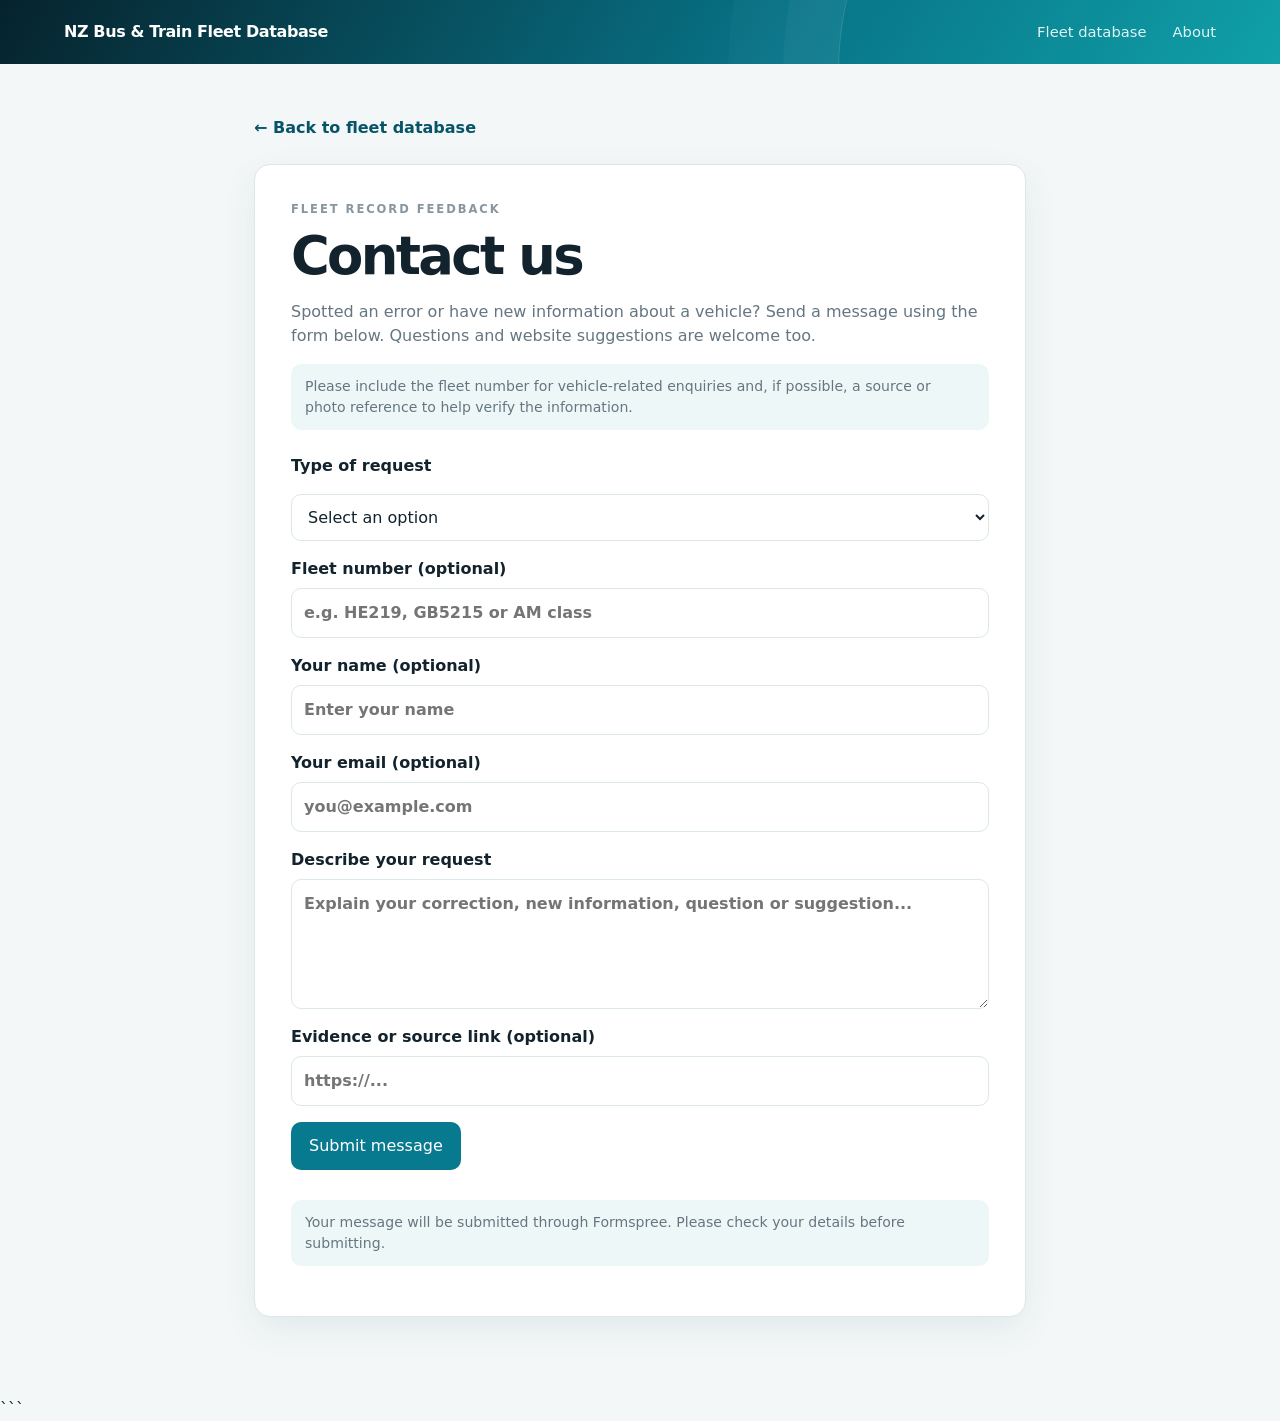
==== commit e41543ed: "Update contact.html" ====
--- a/contact.html
+++ b/contact.html
@@ -1,4 +1,4 @@
-```html
+
 <!DOCTYPE html>
 <html lang="en">
 <head>
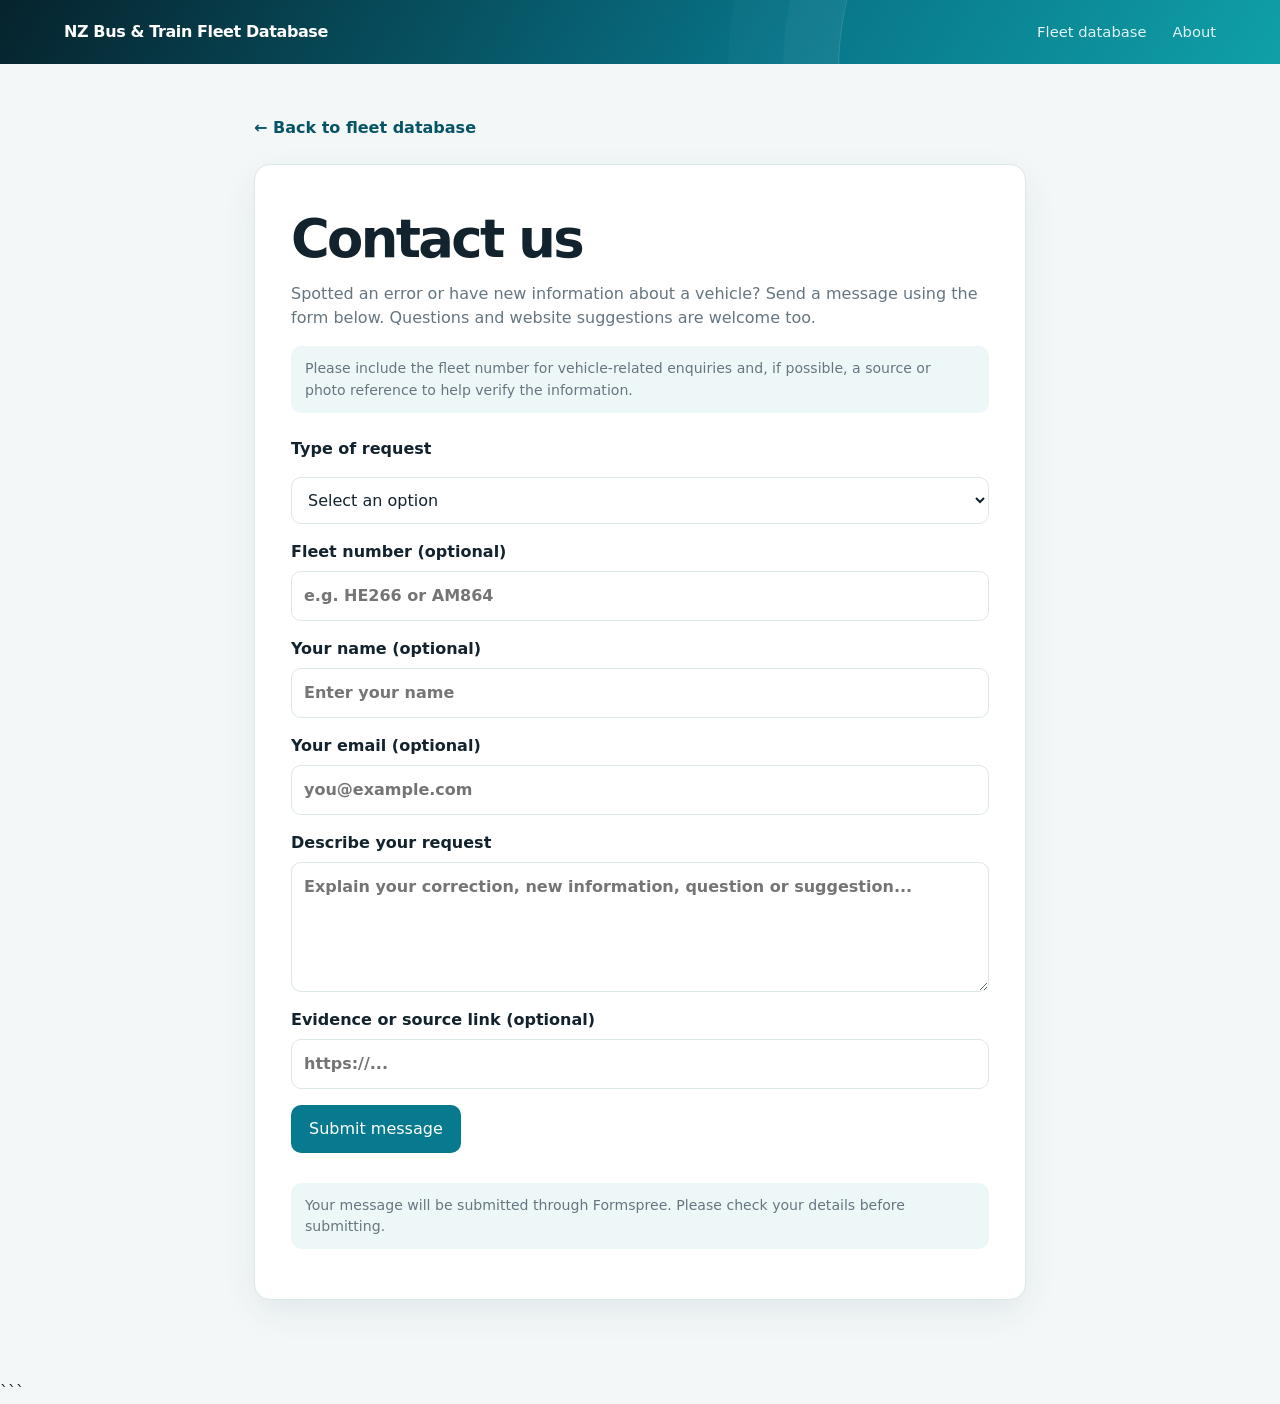
==== commit fc9ceb31: "Update contact.html" ====
--- a/contact.html
+++ b/contact.html
@@ -127,7 +127,7 @@
   </a>
 
   <section class="contact-card">
-    <p class="eyebrow">FLEET RECORD FEEDBACK</p>
+    <p class="eyebrow"></p>
 
     <h1>Contact us</h1>
 
@@ -166,7 +166,7 @@
           type="text"
           id="fleetNumber"
           name="Fleet number"
-          placeholder="e.g. HE219, GB5215 or AM class"
+          placeholder="e.g. HE266 or AM864"
         >
       </label>
 
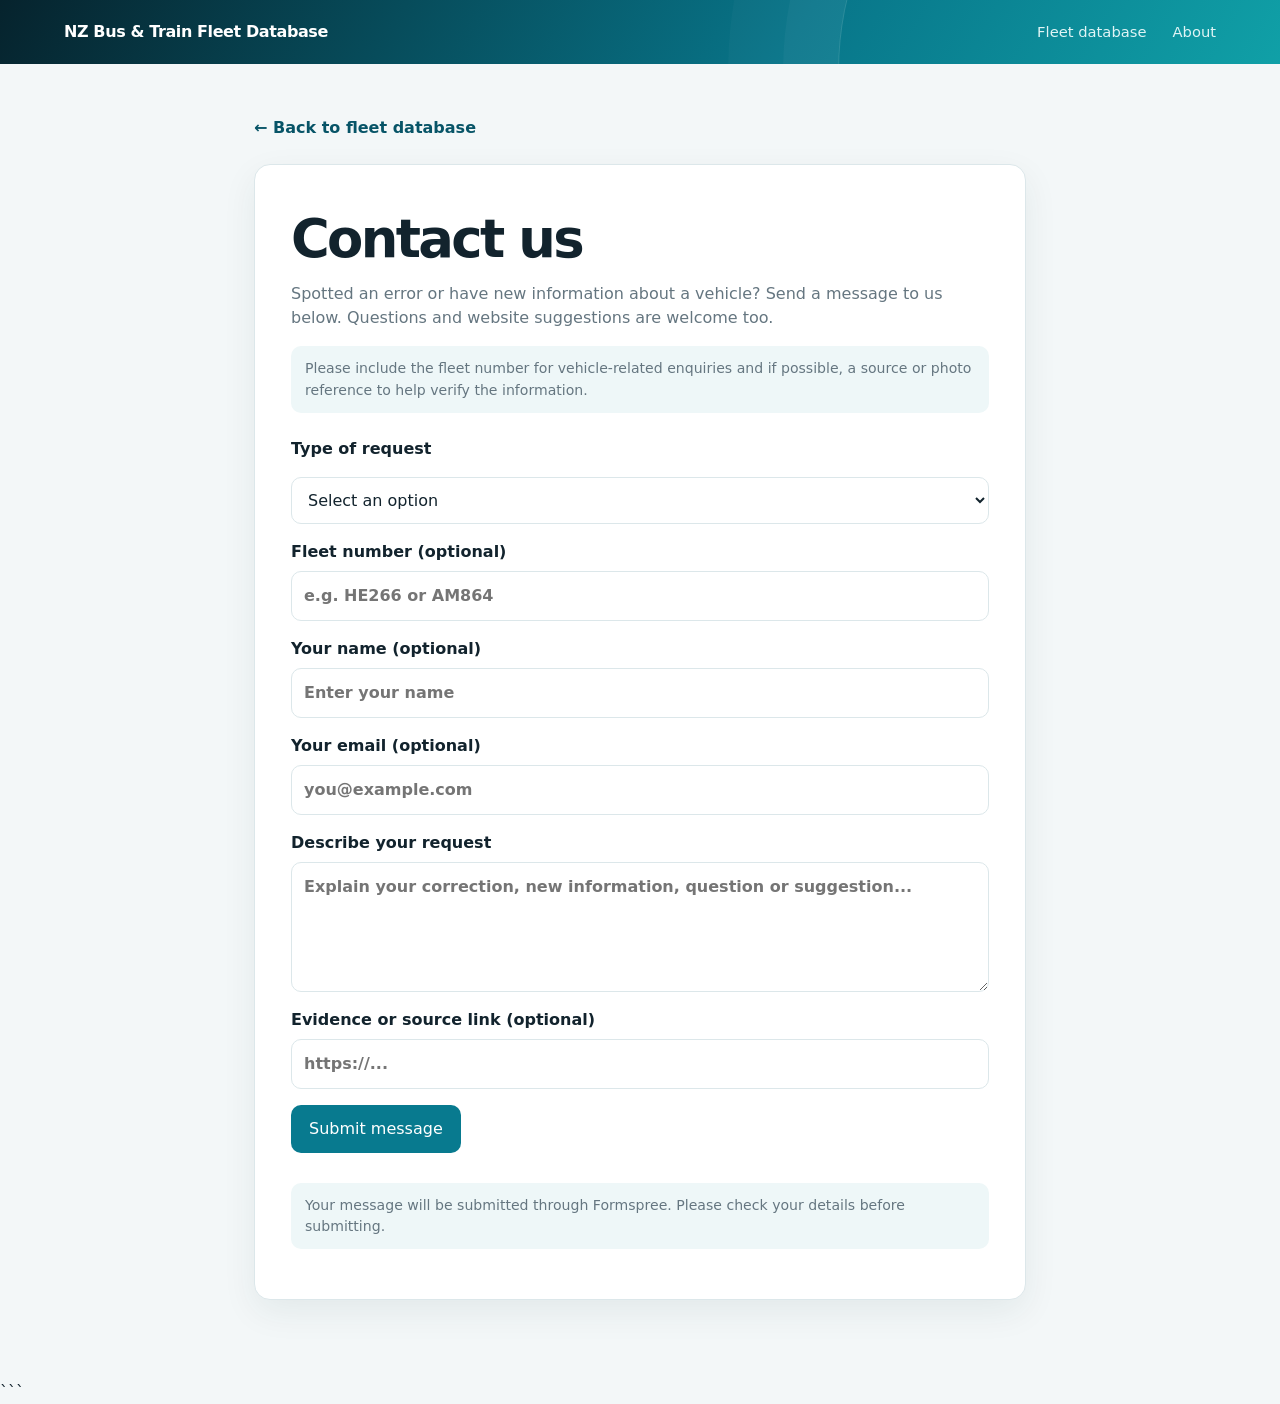
==== commit 9a9ac04a: "Update contact.html" ====
--- a/contact.html
+++ b/contact.html
@@ -133,13 +133,13 @@
 
     <p>
       Spotted an error or have new information about a vehicle?
-      Send a message using the form below. Questions and website
+      Send a message to us below. Questions and website
       suggestions are welcome too.
     </p>
 
     <p class="notice">
       Please include the fleet number for vehicle-related enquiries
-      and, if possible, a source or photo reference to help verify
+      and if possible, a source or photo reference to help verify
       the information.
     </p>
 
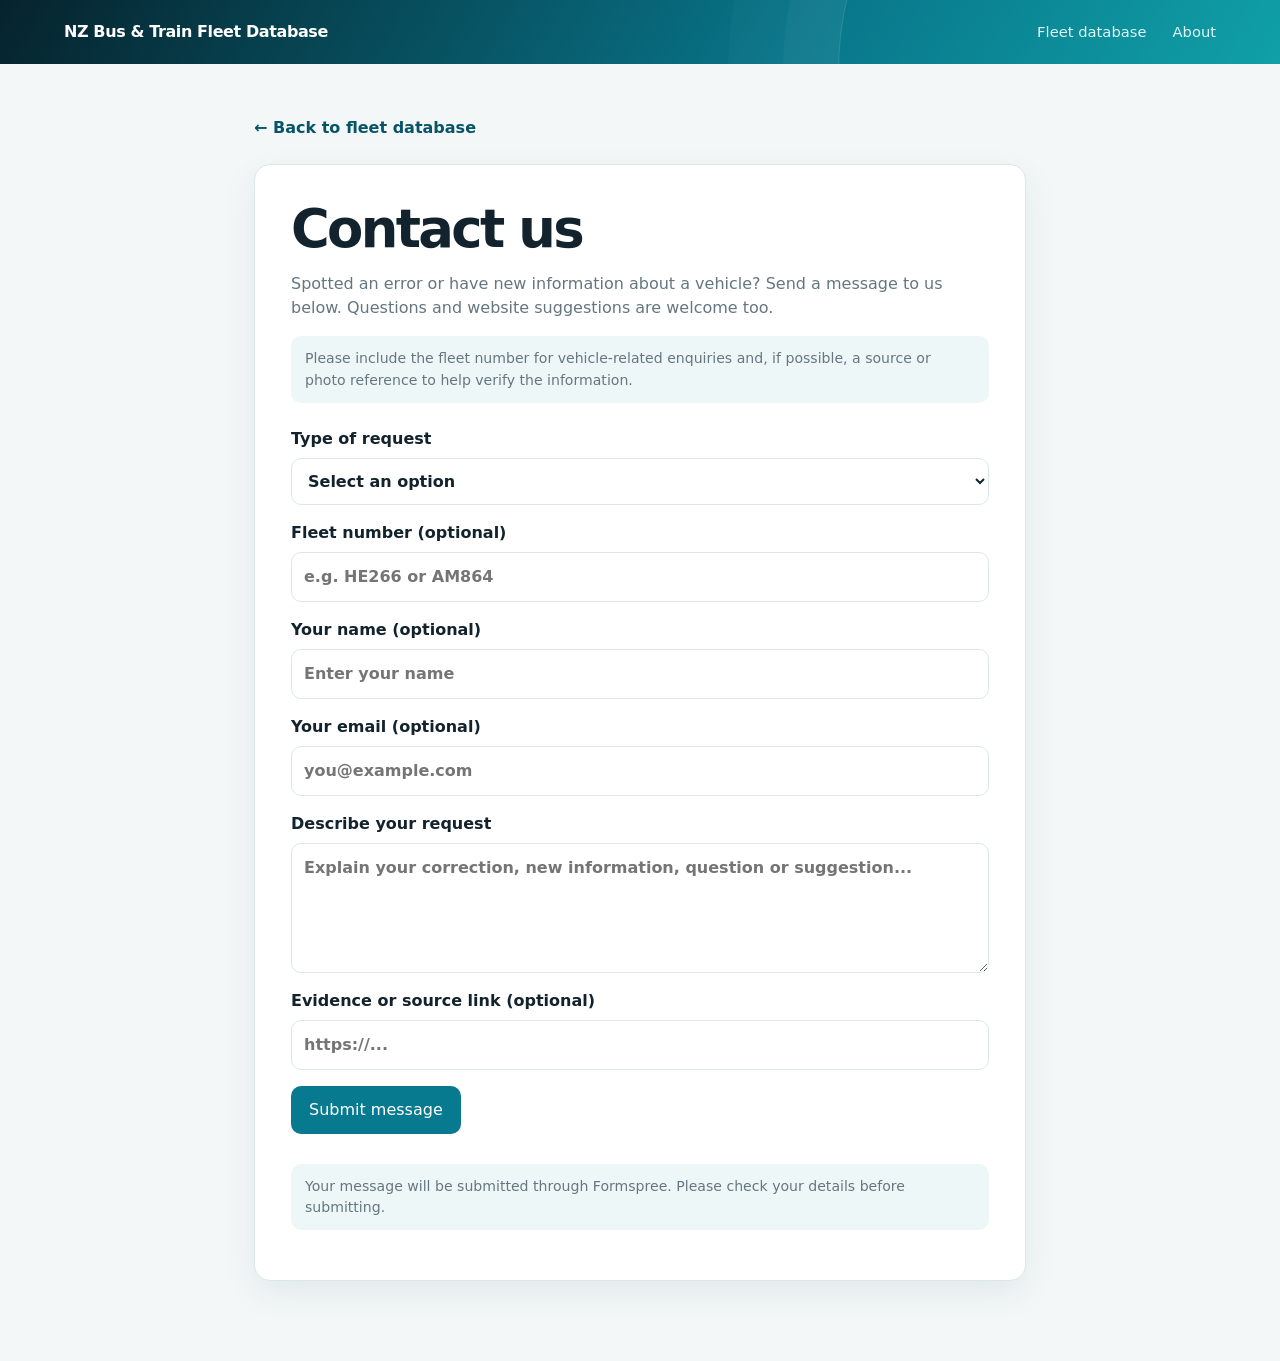
==== commit 80d9b872: "Update contact.html" ====
--- a/contact.html
+++ b/contact.html
@@ -2,107 +2,130 @@
 <!DOCTYPE html>
 <html lang="en">
 <head>
-<meta charset="UTF-8">
-<meta name="viewport" content="width=device-width, initial-scale=1.0">
-
-<title>Contact Us | NZ Bus &amp; Train Fleet Database</title>
-<meta name="description" content="Contact the New Zealand Bus &amp; Train Fleet Database with questions, corrections, suggestions or general enquiries.">
-
-<link rel="icon" type="image/jpeg" href="z_bus_train_fleet_database_logo_under_1mb.jpg">
-<link rel="stylesheet" href="style.css">
-
-<style>
-.contact-shell {
-  max-width: 820px;
-  margin: 0 auto;
-  padding: 52px 24px 80px;
-}
-
-.contact-card {
-  background: #fff;
-  border: 1px solid var(--line);
-  border-radius: 16px;
-  padding: clamp(20px, 4vw, 36px);
-  box-shadow: 0 12px 35px rgba(9, 51, 62, .07);
-}
-
-.contact-card h1 {
-  font-size: clamp(2rem, 5vw, 3.3rem);
-  color: var(--ink);
-  line-height: 1.05;
-  letter-spacing: -.05em;
-  margin: 0 0 12px;
-}
-
-.contact-card p {
-  color: var(--muted);
-}
-
-.contact-form {
-  display: grid;
-  gap: 16px;
-  margin-top: 24px;
-}
-
-.contact-form label {
-  display: grid;
-  gap: 7px;
-  font-weight: 750;
-}
-
-.contact-form input,
-.contact-form textarea,
-.contact-form select {
-  box-sizing: border-box;
-  border: 1px solid var(--line);
-  border-radius: 10px;
-  padding: 12px;
-  font: inherit;
-  width: 100%;
-}
-
-.contact-form textarea {
-  min-height: 130px;
-  resize: vertical;
-}
-
-.contact-form .button {
-  border: 0;
-  background: var(--accent);
-  color: #fff;
-  font: inherit;
-  cursor: pointer;
-  justify-self: start;
-  padding: 12px 18px;
-  border-radius: 10px;
-}
-
-.contact-form .button:hover {
-  opacity: .9;
-}
-
-.back-link {
-  display: inline-block;
-  margin-bottom: 24px;
-  color: var(--accent-dark);
-  font-weight: 800;
-  text-decoration: none;
-}
-
-.notice {
-  font-size: .88rem;
-  background: #eef7f8;
-  border-radius: 10px;
-  padding: 12px 14px;
-}
-
-.contact-actions {
-  display: flex;
-  gap: 12px;
-  align-items: center;
-  flex-wrap: wrap;
-}
-</style>
+  <meta charset="UTF-8">
+  <meta name="viewport" content="width=device-width, initial-scale=1.0">
+
+  <title>Contact Us | NZ Bus &amp; Train Fleet Database</title>
+
+  <meta
+    name="description"
+    content="Contact the New Zealand Bus & Train Fleet Database with questions, corrections, suggestions or general enquiries."
+  >
+  <meta name="author" content="Christian Yeung">
+  <meta name="theme-color" content="#0b1f33">
+
+  <!-- Website favicon -->
+  <link
+    rel="icon"
+    type="image/png"
+    sizes="512x512"
+    href="/nz-bus-train-fleet-database/nzbustfd-logo-512.png?v=4"
+  >
+  <link
+    rel="shortcut icon"
+    type="image/png"
+    href="/nz-bus-train-fleet-database/nzbustfd-logo-512.png?v=4"
+  >
+  <link
+    rel="apple-touch-icon"
+    href="/nz-bus-train-fleet-database/nzbustfd-logo-512.png"
+  >
+
+  <!-- Main stylesheet -->
+  <link rel="stylesheet" href="style.css">
+
+  <style>
+    .contact-shell {
+      max-width: 820px;
+      margin: 0 auto;
+      padding: 52px 24px 80px;
+    }
+
+    .contact-card {
+      background: #fff;
+      border: 1px solid var(--line);
+      border-radius: 16px;
+      padding: clamp(20px, 4vw, 36px);
+      box-shadow: 0 12px 35px rgba(9, 51, 62, .07);
+    }
+
+    .contact-card h1 {
+      font-size: clamp(2rem, 5vw, 3.3rem);
+      color: var(--ink);
+      line-height: 1.05;
+      letter-spacing: -.05em;
+      margin: 0 0 12px;
+    }
+
+    .contact-card p {
+      color: var(--muted);
+    }
+
+    .contact-form {
+      display: grid;
+      gap: 16px;
+      margin-top: 24px;
+    }
+
+    .contact-form label {
+      display: grid;
+      gap: 7px;
+      font-weight: 750;
+    }
+
+    .contact-form input,
+    .contact-form textarea,
+    .contact-form select {
+      box-sizing: border-box;
+      border: 1px solid var(--line);
+      border-radius: 10px;
+      padding: 12px;
+      font: inherit;
+      width: 100%;
+    }
+
+    .contact-form textarea {
+      min-height: 130px;
+      resize: vertical;
+    }
+
+    .contact-form .button {
+      border: 0;
+      background: var(--accent);
+      color: #fff;
+      font: inherit;
+      cursor: pointer;
+      justify-self: start;
+      padding: 12px 18px;
+      border-radius: 10px;
+    }
+
+    .contact-form .button:hover {
+      opacity: .9;
+    }
+
+    .back-link {
+      display: inline-block;
+      margin-bottom: 24px;
+      color: var(--accent-dark);
+      font-weight: 800;
+      text-decoration: none;
+    }
+
+    .notice {
+      font-size: .88rem;
+      background: #eef7f8;
+      border-radius: 10px;
+      padding: 12px 14px;
+    }
+
+    .contact-actions {
+      display: flex;
+      gap: 12px;
+      align-items: center;
+      flex-wrap: wrap;
+    }
+  </style>
 </head>
 
 <body>
@@ -123,12 +146,10 @@
 <main class="contact-shell">
 
   <a class="back-link" href="index.html#database">
-    ← Back to fleet database
+    &larr; Back to fleet database
   </a>
 
   <section class="contact-card">
-    <p class="eyebrow"></p>
-
     <h1>Contact us</h1>
 
     <p>
@@ -139,7 +160,7 @@
 
     <p class="notice">
       Please include the fleet number for vehicle-related enquiries
-      and if possible, a source or photo reference to help verify
+      and, if possible, a source or photo reference to help verify
       the information.
     </p>
 
@@ -148,17 +169,18 @@
       action="https://formspree.io/f/xkjobkwg"
       method="POST"
     >
-      <label for="requestType">Type of request</label>
-
-      <select id="requestType" name="Request type" required>
-        <option value="">Select an option</option>
-        <option value="Correct existing information">Correct existing information</option>
-        <option value="Add new information">Add new information</option>
-        <option value="Remove an incorrect record">Remove an incorrect record</option>
-        <option value="General enquiry">General enquiry</option>
-        <option value="Website feedback">Website feedback</option>
-        <option value="Other suggestion">Other suggestion</option>
-      </select>
+      <label for="requestType">
+        Type of request
+        <select id="requestType" name="Request type" required>
+          <option value="">Select an option</option>
+          <option value="Correct existing information">Correct existing information</option>
+          <option value="Add new information">Add new information</option>
+          <option value="Remove an incorrect record">Remove an incorrect record</option>
+          <option value="General enquiry">General enquiry</option>
+          <option value="Website feedback">Website feedback</option>
+          <option value="Other suggestion">Other suggestion</option>
+        </select>
+      </label>
 
       <label for="fleetNumber">
         Fleet number (optional)
@@ -228,4 +250,3 @@
 
 </body>
 </html>
-```
--- a/style.css
+++ b/style.css
@@ -64,3 +64,34 @@
 
 .change-help{margin:14px 0;color:var(--muted);font-size:.9rem}.record-actions{display:flex;flex-direction:column;align-items:flex-end;gap:9px}.change-request{display:inline-block;font-size:.78rem;font-weight:800;color:var(--accent-dark);background:#e8f5f6;border:1px solid #c4e2e5;border-radius:8px;padding:7px 10px;text-decoration:none;white-space:nowrap}.change-request:hover{background:#d8eef0}
 @media(max-width:700px){.record-actions{grid-column:1/-1;grid-row:3;flex-direction:row;align-items:center;justify-content:space-between}.change-request{white-space:normal}}
+
+/* Website logo and header brand */
+.brand {
+  display: inline-flex;
+  align-items: center;
+  gap: 10px;
+  text-decoration: none;
+  min-width: 0;
+}
+
+.brand-logo {
+  display: block;
+  width: 44px;
+  height: 44px;
+  flex: 0 0 44px;
+  object-fit: contain;
+}
+
+/* Keep the brand tidy on small screens */
+@media (max-width: 600px) {
+  .brand {
+    gap: 8px;
+    font-size: 0.92rem;
+  }
+
+  .brand-logo {
+    width: 36px;
+    height: 36px;
+    flex-basis: 36px;
+  }
+}
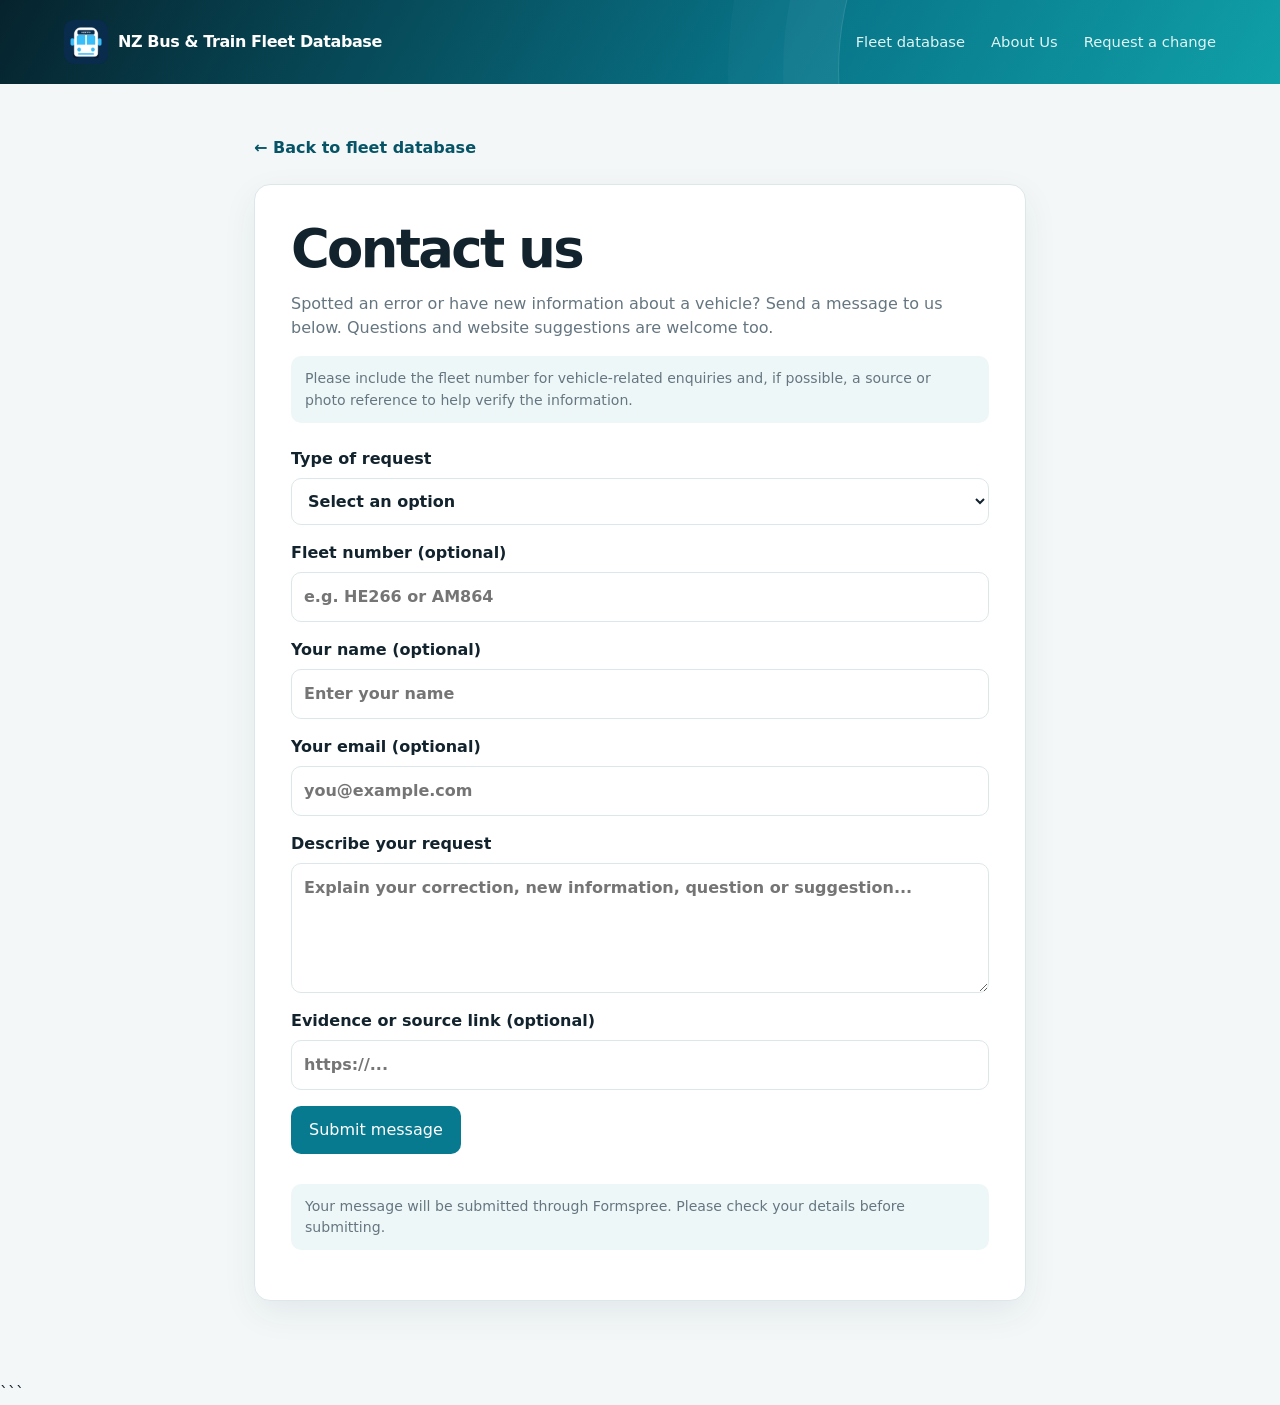
==== commit 77155413: "Update contact.html" ====
--- a/contact.html
+++ b/contact.html
@@ -12,28 +12,78 @@
     content="Contact the New Zealand Bus & Train Fleet Database with questions, corrections, suggestions or general enquiries."
   >
   <meta name="author" content="Christian Yeung">
+  <meta name="robots" content="index, follow">
   <meta name="theme-color" content="#0b1f33">
+
+  <!-- Main website URL -->
+  <link
+    rel="canonical"
+    href="https://gitdev-bus.github.io/nzbustrainfleetdatabase.co.nz/contact.html"
+  >
 
   <!-- Website favicon -->
   <link
     rel="icon"
     type="image/png"
     sizes="512x512"
-    href="/nz-bus-train-fleet-database/nzbustfd-logo-512.png?v=4"
+    href="./nzbustfd-logo-512.png?v=5"
   >
   <link
     rel="shortcut icon"
     type="image/png"
-    href="/nz-bus-train-fleet-database/nzbustfd-logo-512.png?v=4"
+    href="./nzbustfd-logo-512.png?v=5"
   >
   <link
     rel="apple-touch-icon"
-    href="/nz-bus-train-fleet-database/nzbustfd-logo-512.png"
+    href="./nzbustfd-logo-512.png?v=5"
+  >
+
+  <!-- Social media sharing preview -->
+  <meta property="og:type" content="website">
+  <meta
+    property="og:site_name"
+    content="NZ Bus &amp; Train Fleet Database"
+  >
+  <meta
+    property="og:title"
+    content="Contact Us | NZ Bus &amp; Train Fleet Database"
+  >
+  <meta
+    property="og:description"
+    content="Contact the NZ Bus & Train Fleet Database with questions, corrections and suggestions."
+  >
+  <meta
+    property="og:url"
+    content="https://gitdev-bus.github.io/nzbustrainfleetdatabase.co.nz/contact.html"
+  >
+  <meta
+    property="og:image"
+    content="https://gitdev-bus.github.io/nzbustrainfleetdatabase.co.nz/nzbustfd-logo-512.png"
+  >
+  <meta
+    property="og:image:alt"
+    content="NZ Bus &amp; Train Fleet Database logo"
+  >
+
+  <!-- Twitter / X sharing preview -->
+  <meta name="twitter:card" content="summary">
+  <meta
+    name="twitter:title"
+    content="Contact Us | NZ Bus &amp; Train Fleet Database"
+  >
+  <meta
+    name="twitter:description"
+    content="Contact the NZ Bus & Train Fleet Database with questions, corrections and suggestions."
+  >
+  <meta
+    name="twitter:image"
+    content="https://gitdev-bus.github.io/nzbustrainfleetdatabase.co.nz/nzbustfd-logo-512.png"
   >
 
   <!-- Main stylesheet -->
-  <link rel="stylesheet" href="style.css">
-
+  <link rel="stylesheet" href="./style.css">
+
+  <!-- Contact page styling -->
   <style>
     .contact-shell {
       max-width: 820px;
@@ -132,20 +182,32 @@
 
 <header class="hero">
   <nav class="nav">
-    <a class="brand" href="index.html">
-      NZ Bus &amp; Train Fleet Database
+    <a
+      class="brand"
+      href="./"
+      aria-label="NZ Bus and Train Fleet Database homepage"
+    >
+      <img
+        src="./nzbustfd-logo-512.png"
+        alt=""
+        class="brand-logo"
+        width="44"
+        height="44"
+      >
+      <span>NZ Bus &amp; Train Fleet Database</span>
     </a>
 
     <div class="navlinks">
-      <a href="index.html#database">Fleet database</a>
-      <a href="index.html#about">About</a>
+      <a href="./#database">Fleet database</a>
+      <a href="./#about">About Us</a>
+      <a href="./request.html">Request a change</a>
     </div>
   </nav>
 </header>
 
 <main class="contact-shell">
 
-  <a class="back-link" href="index.html#database">
+  <a class="back-link" href="./#database">
     &larr; Back to fleet database
   </a>
 
@@ -250,3 +312,4 @@
 
 </body>
 </html>
+```
